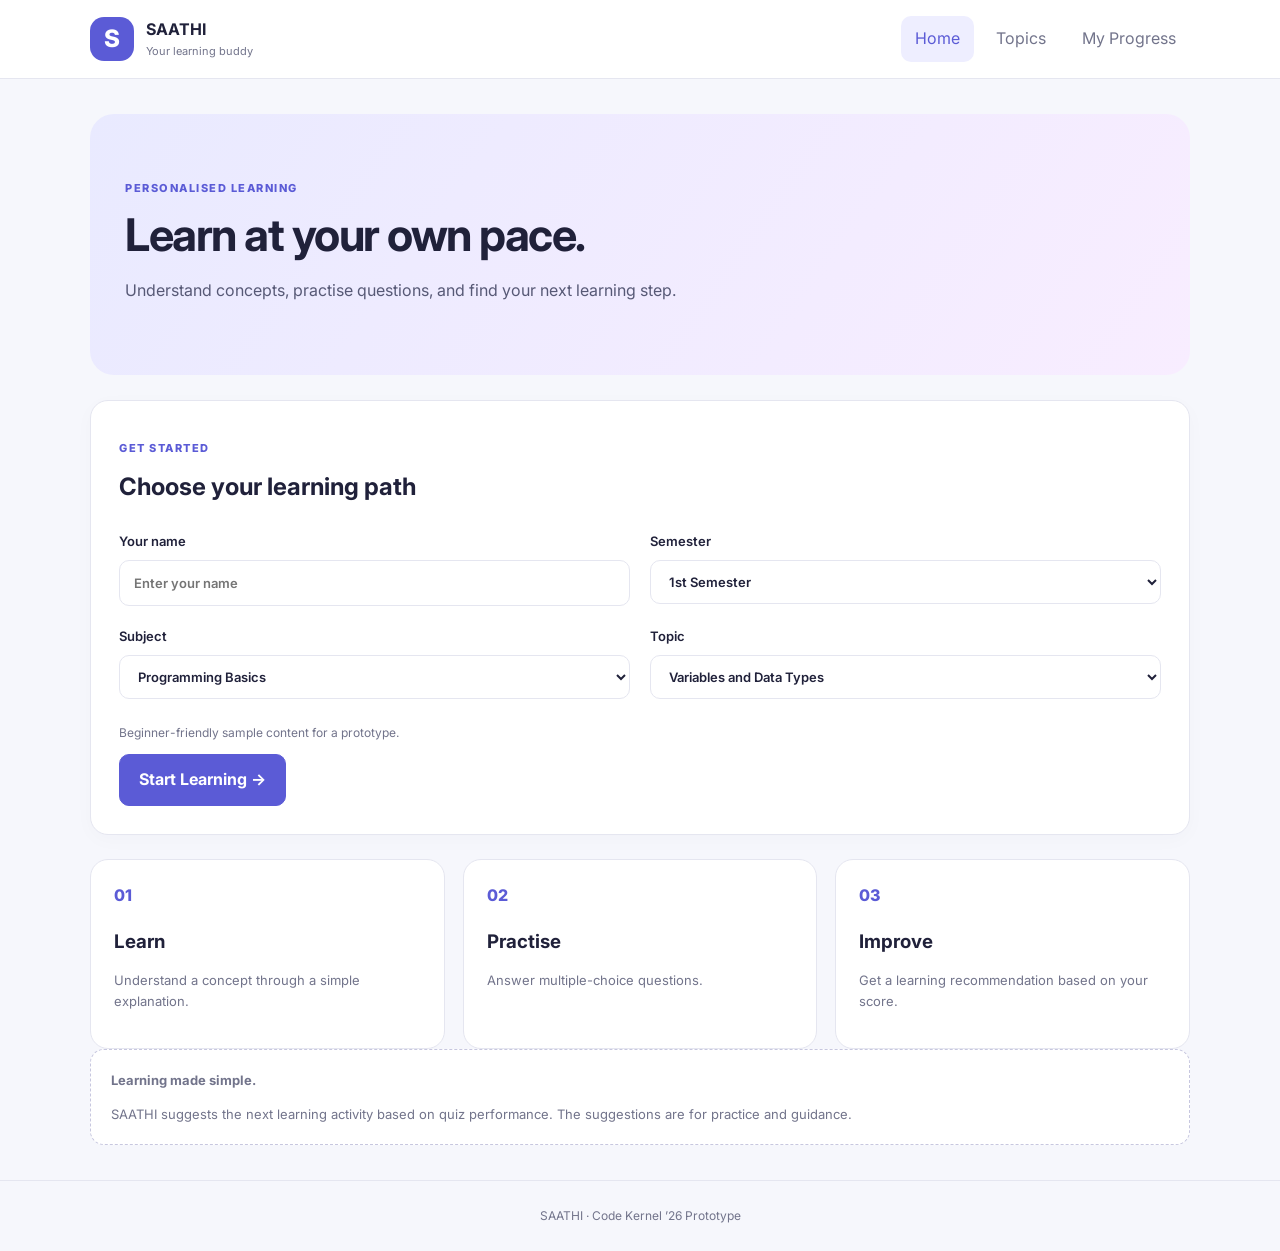
==== index.html @ ee30965d "first commit" ====
<!DOCTYPE html>
<html lang="en">
<head>
  <meta charset="UTF-8">
  <meta name="viewport" content="width=device-width, initial-scale=1.0">
  <title>SAATHI | Your Learning Buddy</title>
  <link rel="stylesheet" href="style.css">
</head>
<body>
  <header class="header">
    <a class="brand" href="#" data-go="homePage">
      <span class="logo">S</span>
      <span>
        <b>SAATHI</b>
        <small>Your learning buddy</small>
      </span>
    </a>

    <nav>
      <button class="nav-link active" data-go="homePage">Home</button>
      <button class="nav-link" data-go="topicsPage">Topics</button>
      <button class="nav-link" data-go="progressPage">My Progress</button>
    </nav>
  </header>

  <main class="container">

    <!-- HOME PAGE -->
    <section id="homePage" class="page">
      <div class="hero">
        <p class="eyebrow">PERSONALISED LEARNING</p>
        <h1>Learn at your own pace.</h1>
        <p>Understand concepts, practise questions, and find your next learning step.</p>
      </div>

      <div class="card">
        <p class="eyebrow">GET STARTED</p>
        <h2>Choose your learning path</h2>

        <div class="form-grid">
          <label>Your name
            <input id="studentName" type="text"
                   placeholder="Enter your name" maxlength="30">
          </label>

          <label>Semester
            <select id="classSelect">
              <option>1st Semester</option>
            </select>
          </label>

          <label>Subject
            <select id="subjectSelect">
              <option>Programming Basics</option>
              <option>Mathematics</option>
              <option>English</option>
            </select>
          </label>

          <label>Topic
            <select id="topicSelect"></select>
          </label>
        </div>

        <p class="note">Beginner-friendly sample content for a prototype.</p>
        <button id="startBtn" class="primary">Start Learning →</button>
      </div>

      <div class="feature-grid">
        <article class="feature">
          <span>01</span>
          <h3>Learn</h3>
          <p>Understand a concept through a simple explanation.</p>
        </article>

        <article class="feature">
          <span>02</span>
          <h3>Practise</h3>
          <p>Answer multiple-choice questions.</p>
        </article>

        <article class="feature">
          <span>03</span>
          <h3>Improve</h3>
          <p>Get a learning recommendation based on your score.</p>
        </article>
      </div>
    </section>

    <!-- TOPICS PAGE -->
    <section id="topicsPage" class="page hidden">
      <div class="page-heading">
        <p class="eyebrow">EXPLORE</p>
        <h1>Choose a topic</h1>
        <p>Select a subject and start learning.</p>
      </div>

      <div class="toolbar">
        <label>Subject
          <select id="browseSubject">
            <option>Programming Basics</option>
            <option>Mathematics</option>
            <option>English</option>
          </select>
        </label>
      </div>

      <div id="topicCards" class="topic-grid"></div>
    </section>

    <!-- LESSON PAGE -->
    <section id="lessonPage" class="page hidden">
      <button class="back-button" data-go="topicsPage">
        ← Back to topics
      </button>

      <div class="lesson-layout">
        <article class="card">
          <p class="eyebrow">PART 1 · LEARN</p>
          <span id="levelBadge" class="badge">Foundation</span>
          <h1 id="lessonTitle">Lesson</h1>
          <p id="lessonText"></p>

          <div class="example-box">
            <strong>Simple Example</strong>
            <p id="lessonExample"></p>
          </div>

          <button id="startQuizBtn" class="primary">
            Start Practice →
          </button>
        </article>

        <aside class="card side-card">
          <p class="eyebrow">YOUR LEARNING PATH</p>
          <h3>Learn · Practise · Improve</h3>
          <p>Answer the questions to receive a suggested next step.</p>
        </aside>
      </div>
    </section>

    <!-- QUIZ PAGE -->
    <section id="quizPage" class="page hidden">
      <button class="back-button" data-go="lessonPage">
        ← Back to lesson
      </button>

      <article class="card">
        <p class="eyebrow">PART 2 · PRACTISE</p>

        <div class="title-line">
          <h1 id="quizTitle">Practice</h1>
          <span id="questionCount" class="muted"></span>
        </div>

        <div class="progress-track">
          <div id="progressBar"></div>
        </div>

        <h2 id="questionText"></h2>
        <div id="options" class="options"></div>
        <p id="feedback" aria-live="polite"></p>

        <button id="answerBtn" class="primary" disabled>
          Check Answer
        </button>
      </article>
    </section>

    <!-- RESULTS PAGE -->
    <section id="resultPage" class="page hidden">
      <article class="card result-card">
        <p class="eyebrow">PART 3 · YOUR RESULTS</p>

        <h1 id="resultTitle"></h1>
        <p id="resultMessage"></p>

        <div class="stats">
          <div>
            <strong id="scoreValue">0/5</strong>
            <span>Correct answers</span>
          </div>

          <div>
            <strong id="accuracyValue">0%</strong>
            <span>Accuracy</span>
          </div>
        </div>

        <div class="recommendation">
          <h3 id="recommendationTitle"></h3>
          <p id="recommendationText"></p>
        </div>

        <h3>Why this recommendation?</h3>
        <p id="reasonText"></p>

        <div class="button-row">
          <button id="restartBtn" class="primary">
            Try Again
          </button>

          <button id="resultTopicsBtn" class="secondary">
            Choose Another Topic
          </button>
        </div>
      </article>
    </section>

    <!-- PROGRESS PAGE -->
    <section id="progressPage" class="page hidden">
      <div class="page-heading">
        <p class="eyebrow">YOUR JOURNEY</p>
        <h1>My Progress</h1>
        <p>Review your previous quiz results.</p>
      </div>

      <div class="stats">
        <div>
          <strong id="roundsValue">0</strong>
          <span>Quizzes completed</span>
        </div>

        <div>
          <strong id="bestValue">—</strong>
          <span>Best accuracy</span>
        </div>

        <div>
          <strong id="currentLevel">Not started</strong>
          <span>Last recommended level</span>
        </div>
      </div>

      <article class="card">
        <h2>Recent Activity</h2>
        <div id="historyList" class="history-list">
          Complete a quiz to see your progress.
        </div>
        <p class="note">
          Your progress is saved in this browser.
        </p>
      </article>
    </section>

    <section class="teacher-note">
      <b>Learning made simple.</b>
      <p>
        SAATHI suggests the next learning activity based on quiz
        performance. The suggestions are for practice and guidance.
      </p>
    </section>

  </main>

  <footer>SAATHI · Code Kernel ’26 Prototype</footer>

  <script src="script.js"></script>
</body>
</html>
---- style.css ----
@import url('https://fonts.googleapis.com/css2?family=Inter:wght@400;500;600;700;800&display=swap');

:root {
  --primary: #5b5bd6;
  --primary-dark: #4444b5;
  --background: #f6f7fc;
  --surface: #ffffff;
  --text: #20213a;
  --muted: #72748b;
  --border: #e5e6f0;
  --green: #16865c;
  --radius: 18px;
}

* {
  box-sizing: border-box;
}

body {
  margin: 0;
  font-family: 'Inter', sans-serif;
  background: var(--background);
  color: var(--text);
  line-height: 1.6;
}

button,
input,
select {
  font: inherit;
}

button {
  cursor: pointer;
}

.header {
  display: flex;
  align-items: center;
  justify-content: space-between;
  gap: 20px;
  padding: 16px 7%;
  background: white;
  border-bottom: 1px solid var(--border);
  position: sticky;
  top: 0;
  z-index: 10;
}

.brand {
  display: flex;
  align-items: center;
  gap: 12px;
  color: var(--text);
  text-decoration: none;
}

.logo {
  width: 44px;
  height: 44px;
  display: grid;
  place-items: center;
  border-radius: 14px;
  background: var(--primary);
  color: white;
  font-size: 24px;
  font-weight: 800;
}

.brand small {
  display: block;
  color: var(--muted);
  font-size: 11px;
}

nav {
  display: flex;
  gap: 8px;
}

.nav-link {
  border: none;
  background: transparent;
  color: var(--muted);
  padding: 10px 14px;
  border-radius: 10px;
}

.nav-link:hover,
.nav-link.active {
  background: #eeeeff;
  color: var(--primary);
}

.container {
  width: min(1100px, 90%);
  margin: 35px auto;
  min-height: 65vh;
}

.page {
  animation: appear 0.25s ease;
}

.hidden {
  display: none !important;
}

@keyframes appear {
  from {
    opacity: 0;
    transform: translateY(5px);
  }

  to {
    opacity: 1;
    transform: translateY(0);
  }
}

.hero {
  padding: 55px 35px;
  margin-bottom: 25px;
  border-radius: 24px;
  background: linear-gradient(125deg, #e9eaff, #f8edff);
}

.hero h1,
.page-heading h1 {
  font-size: clamp(30px, 5vw, 45px);
  line-height: 1.2;
  margin: 8px 0 15px;
  letter-spacing: -1.5px;
}

.hero > p:last-child {
  max-width: 600px;
  color: #575976;
}

.eyebrow {
  color: var(--primary);
  font-size: 11px;
  font-weight: 800;
  letter-spacing: 1.5px;
}

.card {
  background: var(--surface);
  padding: 28px;
  border: 1px solid var(--border);
  border-radius: var(--radius);
  margin-bottom: 24px;
  box-shadow: 0 5px 20px rgba(30, 30, 80, 0.025);
}

.card h2,
.card h3 {
  margin-top: 0;
}

.form-grid {
  display: grid;
  grid-template-columns: repeat(2, minmax(0, 1fr));
  gap: 20px;
  margin: 24px 0;
}

label {
  display: flex;
  flex-direction: column;
  gap: 8px;
  font-size: 13px;
  font-weight: 600;
}

input,
select {
  width: 100%;
  min-width: 0;
  padding: 12px 14px;
  border: 1px solid var(--border);
  border-radius: 10px;
  background: white;
  color: var(--text);
  outline: none;
}

input:focus,
select:focus {
  border-color: var(--primary);
  box-shadow: 0 0 0 3px #5b5bd61a;
}

.primary,
.secondary {
  border-radius: 10px;
  padding: 12px 19px;
  font-weight: 700;
  transition: 0.2s;
}

.primary {
  background: var(--primary);
  color: white;
  border: 1px solid var(--primary);
}

.primary:hover {
  background: var(--primary-dark);
}

.primary:disabled {
  opacity: 0.45;
  cursor: not-allowed;
}

.secondary {
  background: white;
  color: var(--primary);
  border: 1px solid var(--border);
}

.secondary:hover {
  background: #f3f3ff;
}

.note,
.muted {
  color: var(--muted);
  font-size: 12px;
}

.feature-grid,
.topic-grid {
  display: grid;
  grid-template-columns: repeat(3, minmax(0, 1fr));
  gap: 18px;
}

.feature,
.topic-card {
  padding: 23px;
  background: white;
  border: 1px solid var(--border);
  border-radius: var(--radius);
}

.feature span {
  color: var(--primary);
  font-weight: 800;
}

.feature h3 {
  margin-bottom: 5px;
}

.feature p,
.topic-card p {
  color: var(--muted);
  font-size: 13px;
}

.page-heading {
  margin-bottom: 25px;
}

.toolbar {
  max-width: 280px;
  margin-bottom: 22px;
}

.topic-card {
  display: flex;
  flex-direction: column;
  align-items: flex-start;
}

.topic-icon {
  font-size: 27px;
  margin-bottom: 12px;
}

.topic-card h3 {
  margin: 0;
}

.topic-card p {
  flex-grow: 1;
}

.topic-card button {
  margin-top: auto;
}

.back-button {
  border: none;
  background: transparent;
  color: var(--primary);
  font-weight: 700;
  padding: 8px 0 20px;
}

.lesson-layout {
  display: grid;
  grid-template-columns: minmax(0, 2fr) minmax(220px, 1fr);
  gap: 20px;
}

.badge {
  display: inline-block;
  background: #eeeeff;
  color: var(--primary);
  border-radius: 20px;
  padding: 5px 12px;
  font-size: 12px;
  font-weight: 700;
}

.example-box,
.recommendation {
  background: #f4f4ff;
  border-left: 4px solid var(--primary);
  border-radius: 8px;
  padding: 17px;
  margin: 24px 0;
}

.example-box p,
.recommendation p {
  margin-bottom: 0;
}

.side-card {
  background: #fbfaff;
}

.title-line {
  display: flex;
  align-items: center;
  justify-content: space-between;
  gap: 12px;
}

.progress-track {
  height: 7px;
  background: #ededf5;
  border-radius: 20px;
  overflow: hidden;
  margin: 18px 0 28px;
}

#progressBar {
  height: 100%;
  width: 0;
  background: var(--primary);
  transition: width 0.3s;
}

#questionText {
  font-size: 21px;
}

.options {
  display: grid;
  gap: 12px;
  margin: 22px 0;
}

.option {
  display: flex;
  align-items: center;
  gap: 12px;
  padding: 14px 16px;
  background: white;
  border: 1px solid var(--border);
  border-radius: 12px;
  cursor: pointer;
}

.option:hover {
  border-color: var(--primary);
  background: #fafaff;
}

.option.selected {
  border-color: var(--primary);
  background: #f0f0ff;
}

.option.correct {
  border-color: #2ca578;
  background: #effbf5;
}

.option.wrong {
  border-color: #db6464;
  background: #fff3f3;
}

.option input {
  width: auto;
  accent-color: var(--primary);
}

#feedback {
  font-size: 14px;
  font-weight: 600;
}

.stats {
  display: grid;
  grid-template-columns: repeat(3, minmax(0, 1fr));
  gap: 15px;
  margin: 25px 0;
}

.stats > div {
  background: white;
  border: 1px solid var(--border);
  border-radius: 14px;
  padding: 20px;
}

.stats strong {
  display: block;
  color: var(--primary);
  font-size: 25px;
  margin-bottom: 5px;
}

.stats span {
  color: var(--muted);
  font-size: 12px;
}

.result-card {
  max-width: 800px;
  margin: 0 auto;
}

.button-row {
  display: flex;
  flex-wrap: wrap;
  gap: 12px;
}

.history-list {
  display: grid;
  gap: 12px;
}

.history-item {
  display: flex;
  align-items: center;
  justify-content: space-between;
  gap: 15px;
  padding: 14px;
  border: 1px solid var(--border);
  border-radius: 12px;
}

.history-item p {
  margin: 3px 0 0;
  color: var(--muted);
  font-size: 12px;
}

.history-score {
  color: var(--primary);
  font-weight: 800;
  white-space: nowrap;
}

.teacher-note {
  padding: 20px;
  background: white;
  border: 1px dashed #c7c7df;
  border-radius: 14px;
  color: var(--muted);
  font-size: 13px;
}

.teacher-note p {
  margin-bottom: 0;
}

footer {
  padding: 25px;
  text-align: center;
  color: var(--muted);
  font-size: 12px;
  border-top: 1px solid var(--border);
}

@media (max-width: 700px) {
  .header {
    padding: 14px 5%;
    flex-wrap: wrap;
  }

  nav {
    width: 100%;
    justify-content: space-between;
  }

  .nav-link {
    padding: 9px;
    font-size: 12px;
  }

  .container {
    width: 92%;
    margin: 22px auto;
  }

  .hero {
    padding: 35px 22px;
  }

  .card {
    padding: 21px;
  }

  .form-grid,
  .feature-grid,
  .topic-grid,
  .lesson-layout {
    grid-template-columns: 1fr;
  }

  .stats {
    grid-template-columns: 1fr;
  }

  .stats > div {
    padding: 15px;
  }

  .stats strong {
    font-size: 22px;
  }

  .button-row > button {
    width: 100%;
  }

  .history-item {
    align-items: flex-start;
    flex-direction: column;
  }
}
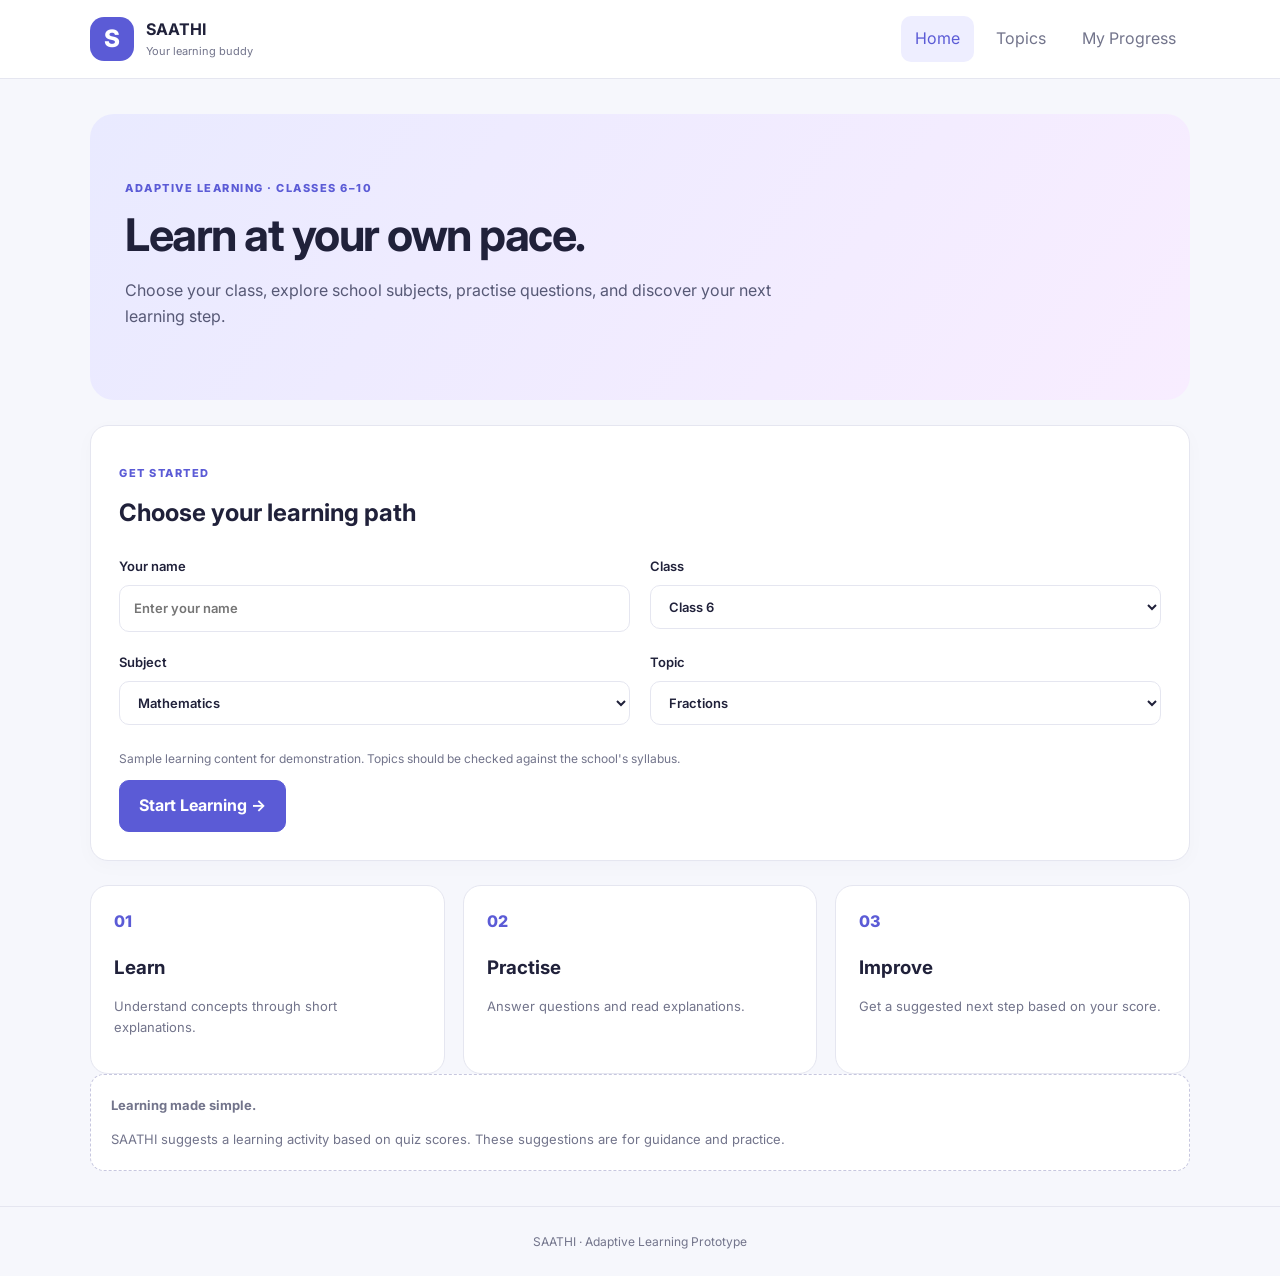
==== commit 8c15ae52: "Made some changes in the subjects" ====
--- a/index.html
+++ b/index.html
@@ -4,19 +4,15 @@
 <head>
   <meta charset="UTF-8">
   <meta name="viewport" content="width=device-width, initial-scale=1.0">
-  <title>SAATHI | Your Learning Buddy</title>
+  <title>SAATHI | Adaptive Learning</title>
   <link rel="stylesheet" href="style.css">
 </head>
 <body>
   <header class="header">
     <a class="brand" href="#" data-go="homePage">
       <span class="logo">S</span>
-      <span>
-        <b>SAATHI</b>
-        <small>Your learning buddy</small>
-      </span>
+      <span><b>SAATHI</b><small>Your learning buddy</small></span>
     </a>
-
     <nav>
       <button class="nav-link active" data-go="homePage">Home</button>
       <button class="nav-link" data-go="topicsPage">Topics</button>
@@ -25,237 +21,165 @@
   </header>
 
   <main class="container">
-
-    <!-- HOME PAGE -->
     <section id="homePage" class="page">
       <div class="hero">
-        <p class="eyebrow">PERSONALISED LEARNING</p>
+        <p class="eyebrow">ADAPTIVE LEARNING · CLASSES 6–10</p>
         <h1>Learn at your own pace.</h1>
-        <p>Understand concepts, practise questions, and find your next learning step.</p>
+        <p>Choose your class, explore school subjects, practise questions, and discover your next learning step.</p>
       </div>
 
       <div class="card">
         <p class="eyebrow">GET STARTED</p>
         <h2>Choose your learning path</h2>
-
         <div class="form-grid">
           <label>Your name
-            <input id="studentName" type="text"
-                   placeholder="Enter your name" maxlength="30">
+            <input id="studentName" placeholder="Enter your name" maxlength="30">
           </label>
-
-          <label>Semester
+          <label>Class
             <select id="classSelect">
-              <option>1st Semester</option>
+              <option>Class 6</option>
+              <option>Class 7</option>
+              <option>Class 8</option>
+              <option>Class 9</option>
+              <option>Class 10</option>
             </select>
           </label>
-
           <label>Subject
             <select id="subjectSelect">
-              <option>Programming Basics</option>
               <option>Mathematics</option>
+              <option>Science</option>
+              <option>Social Studies</option>
               <option>English</option>
+              <option>Hindi</option>
+              <option>Telugu</option>
             </select>
           </label>
-
           <label>Topic
             <select id="topicSelect"></select>
           </label>
         </div>
-
-        <p class="note">Beginner-friendly sample content for a prototype.</p>
+        <p class="note">Sample learning content for demonstration. Topics should be checked against the school's syllabus.</p>
         <button id="startBtn" class="primary">Start Learning →</button>
       </div>
 
       <div class="feature-grid">
-        <article class="feature">
-          <span>01</span>
-          <h3>Learn</h3>
-          <p>Understand a concept through a simple explanation.</p>
-        </article>
-
-        <article class="feature">
-          <span>02</span>
-          <h3>Practise</h3>
-          <p>Answer multiple-choice questions.</p>
-        </article>
-
-        <article class="feature">
-          <span>03</span>
-          <h3>Improve</h3>
-          <p>Get a learning recommendation based on your score.</p>
-        </article>
+        <article class="feature"><span>01</span><h3>Learn</h3><p>Understand concepts through short explanations.</p></article>
+        <article class="feature"><span>02</span><h3>Practise</h3><p>Answer questions and read explanations.</p></article>
+        <article class="feature"><span>03</span><h3>Improve</h3><p>Get a suggested next step based on your score.</p></article>
       </div>
     </section>
 
-    <!-- TOPICS PAGE -->
     <section id="topicsPage" class="page hidden">
       <div class="page-heading">
         <p class="eyebrow">EXPLORE</p>
         <h1>Choose a topic</h1>
-        <p>Select a subject and start learning.</p>
+        <p>Select a class and subject to see the available sample topics.</p>
       </div>
-
-      <div class="toolbar">
+      <div class="form-grid">
+        <label>Class
+          <select id="browseClass">
+            <option>Class 6</option><option>Class 7</option>
+            <option>Class 8</option><option>Class 9</option>
+            <option>Class 10</option>
+          </select>
+        </label>
         <label>Subject
           <select id="browseSubject">
-            <option>Programming Basics</option>
-            <option>Mathematics</option>
-            <option>English</option>
+            <option>Mathematics</option><option>Science</option>
+            <option>Social Studies</option><option>English</option>
+            <option>Hindi</option><option>Telugu</option>
           </select>
         </label>
       </div>
-
       <div id="topicCards" class="topic-grid"></div>
     </section>
 
-    <!-- LESSON PAGE -->
     <section id="lessonPage" class="page hidden">
-      <button class="back-button" data-go="topicsPage">
-        ← Back to topics
-      </button>
-
+      <button class="back-button" data-go="topicsPage">← Back to topics</button>
       <div class="lesson-layout">
         <article class="card">
           <p class="eyebrow">PART 1 · LEARN</p>
           <span id="levelBadge" class="badge">Foundation</span>
+          <p id="lessonMeta" class="muted"></p>
           <h1 id="lessonTitle">Lesson</h1>
           <p id="lessonText"></p>
-
           <div class="example-box">
             <strong>Simple Example</strong>
             <p id="lessonExample"></p>
           </div>
-
-          <button id="startQuizBtn" class="primary">
-            Start Practice →
-          </button>
+          <button id="startQuizBtn" class="primary">Start Practice →</button>
         </article>
-
         <aside class="card side-card">
           <p class="eyebrow">YOUR LEARNING PATH</p>
           <h3>Learn · Practise · Improve</h3>
-          <p>Answer the questions to receive a suggested next step.</p>
+          <p>Try five questions and receive a learning suggestion based on your score.</p>
         </aside>
       </div>
     </section>
 
-    <!-- QUIZ PAGE -->
     <section id="quizPage" class="page hidden">
-      <button class="back-button" data-go="lessonPage">
-        ← Back to lesson
-      </button>
-
+      <button class="back-button" data-go="lessonPage">← Back to lesson</button>
       <article class="card">
         <p class="eyebrow">PART 2 · PRACTISE</p>
-
         <div class="title-line">
           <h1 id="quizTitle">Practice</h1>
           <span id="questionCount" class="muted"></span>
         </div>
-
-        <div class="progress-track">
-          <div id="progressBar"></div>
-        </div>
-
+        <div class="progress-track"><div id="progressBar"></div></div>
         <h2 id="questionText"></h2>
         <div id="options" class="options"></div>
         <p id="feedback" aria-live="polite"></p>
-
-        <button id="answerBtn" class="primary" disabled>
-          Check Answer
-        </button>
+        <button id="answerBtn" class="primary" disabled>Check Answer</button>
       </article>
     </section>
 
-    <!-- RESULTS PAGE -->
     <section id="resultPage" class="page hidden">
       <article class="card result-card">
         <p class="eyebrow">PART 3 · YOUR RESULTS</p>
-
         <h1 id="resultTitle"></h1>
         <p id="resultMessage"></p>
-
         <div class="stats">
-          <div>
-            <strong id="scoreValue">0/5</strong>
-            <span>Correct answers</span>
-          </div>
-
-          <div>
-            <strong id="accuracyValue">0%</strong>
-            <span>Accuracy</span>
-          </div>
+          <div><strong id="scoreValue">0/5</strong><span>Correct answers</span></div>
+          <div><strong id="accuracyValue">0%</strong><span>Accuracy</span></div>
         </div>
-
         <div class="recommendation">
           <h3 id="recommendationTitle"></h3>
           <p id="recommendationText"></p>
         </div>
-
         <h3>Why this recommendation?</h3>
         <p id="reasonText"></p>
-
         <div class="button-row">
-          <button id="restartBtn" class="primary">
-            Try Again
-          </button>
-
-          <button id="resultTopicsBtn" class="secondary">
-            Choose Another Topic
-          </button>
+          <button id="restartBtn" class="primary">Try Again</button>
+          <button id="resultTopicsBtn" class="secondary">Choose Another Topic</button>
         </div>
       </article>
     </section>
 
-    <!-- PROGRESS PAGE -->
     <section id="progressPage" class="page hidden">
       <div class="page-heading">
         <p class="eyebrow">YOUR JOURNEY</p>
         <h1>My Progress</h1>
-        <p>Review your previous quiz results.</p>
+        <p>Review your previous quiz attempts.</p>
       </div>
-
       <div class="stats">
-        <div>
-          <strong id="roundsValue">0</strong>
-          <span>Quizzes completed</span>
-        </div>
-
-        <div>
-          <strong id="bestValue">—</strong>
-          <span>Best accuracy</span>
-        </div>
-
-        <div>
-          <strong id="currentLevel">Not started</strong>
-          <span>Last recommended level</span>
-        </div>
+        <div><strong id="roundsValue">0</strong><span>Quizzes completed</span></div>
+        <div><strong id="bestValue">—</strong><span>Best accuracy</span></div>
+        <div><strong id="currentLevel">Not started</strong><span>Last recommended level</span></div>
       </div>
-
       <article class="card">
         <h2>Recent Activity</h2>
-        <div id="historyList" class="history-list">
-          Complete a quiz to see your progress.
-        </div>
-        <p class="note">
-          Your progress is saved in this browser.
-        </p>
+        <div id="historyList" class="history-list">Complete a quiz to see your progress.</div>
+        <p class="note">Progress is saved in this browser; it doesn't automatically sync between devices.</p>
       </article>
     </section>
 
     <section class="teacher-note">
       <b>Learning made simple.</b>
-      <p>
-        SAATHI suggests the next learning activity based on quiz
-        performance. The suggestions are for practice and guidance.
-      </p>
+      <p>SAATHI suggests a learning activity based on quiz scores. These suggestions are for guidance and practice.</p>
     </section>
-
   </main>
 
-  <footer>SAATHI · Code Kernel ’26 Prototype</footer>
-
+  <footer>SAATHI · Adaptive Learning Prototype</footer>
   <script src="script.js"></script>
 </body>
 </html>
--- a/style.css
+++ b/style.css
@@ -9,13 +9,10 @@
   --text: #20213a;
   --muted: #72748b;
   --border: #e5e6f0;
-  --green: #16865c;
   --radius: 18px;
 }
 
-* {
-  box-sizing: border-box;
-}
+* { box-sizing: border-box; }
 
 body {
   margin: 0;
@@ -25,15 +22,8 @@
   line-height: 1.6;
 }
 
-button,
-input,
-select {
-  font: inherit;
-}
-
-button {
-  cursor: pointer;
-}
+button, input, select { font: inherit; }
+button { cursor: pointer; }
 
 .header {
   display: flex;
@@ -74,10 +64,7 @@
   font-size: 11px;
 }
 
-nav {
-  display: flex;
-  gap: 8px;
-}
+nav { display: flex; gap: 8px; }
 
 .nav-link {
   border: none;
@@ -87,8 +74,7 @@
   border-radius: 10px;
 }
 
-.nav-link:hover,
-.nav-link.active {
+.nav-link:hover, .nav-link.active {
   background: #eeeeff;
   color: var(--primary);
 }
@@ -99,24 +85,12 @@
   min-height: 65vh;
 }
 
-.page {
-  animation: appear 0.25s ease;
-}
-
-.hidden {
-  display: none !important;
-}
+.page { animation: appear 0.25s ease; }
+.hidden { display: none !important; }
 
 @keyframes appear {
-  from {
-    opacity: 0;
-    transform: translateY(5px);
-  }
-
-  to {
-    opacity: 1;
-    transform: translateY(0);
-  }
+  from { opacity: 0; transform: translateY(5px); }
+  to { opacity: 1; transform: translateY(0); }
 }
 
 .hero {
@@ -126,18 +100,14 @@
   background: linear-gradient(125deg, #e9eaff, #f8edff);
 }
 
-.hero h1,
-.page-heading h1 {
+.hero h1, .page-heading h1 {
   font-size: clamp(30px, 5vw, 45px);
   line-height: 1.2;
   margin: 8px 0 15px;
   letter-spacing: -1.5px;
 }
 
-.hero > p:last-child {
-  max-width: 600px;
-  color: #575976;
-}
+.hero > p:last-child { max-width: 650px; color: #575976; }
 
 .eyebrow {
   color: var(--primary);
@@ -155,10 +125,7 @@
   box-shadow: 0 5px 20px rgba(30, 30, 80, 0.025);
 }
 
-.card h2,
-.card h3 {
-  margin-top: 0;
-}
+.card h2, .card h3 { margin-top: 0; }
 
 .form-grid {
   display: grid;
@@ -175,8 +142,7 @@
   font-weight: 600;
 }
 
-input,
-select {
+input, select {
   width: 100%;
   min-width: 0;
   padding: 12px 14px;
@@ -187,89 +153,45 @@
   outline: none;
 }
 
-input:focus,
-select:focus {
+input:focus, select:focus {
   border-color: var(--primary);
   box-shadow: 0 0 0 3px #5b5bd61a;
 }
 
-.primary,
-.secondary {
+.primary, .secondary {
   border-radius: 10px;
   padding: 12px 19px;
   font-weight: 700;
   transition: 0.2s;
 }
 
-.primary {
-  background: var(--primary);
-  color: white;
-  border: 1px solid var(--primary);
-}
-
-.primary:hover {
-  background: var(--primary-dark);
-}
-
-.primary:disabled {
-  opacity: 0.45;
-  cursor: not-allowed;
-}
-
-.secondary {
-  background: white;
-  color: var(--primary);
-  border: 1px solid var(--border);
-}
-
-.secondary:hover {
-  background: #f3f3ff;
-}
-
-.note,
-.muted {
-  color: var(--muted);
-  font-size: 12px;
-}
-
-.feature-grid,
-.topic-grid {
+.primary { background: var(--primary); color: white; border: 1px solid var(--primary); }
+.primary:hover { background: var(--primary-dark); }
+.primary:disabled { opacity: 0.45; cursor: not-allowed; }
+.secondary { background: white; color: var(--primary); border: 1px solid var(--border); }
+.secondary:hover { background: #f3f3ff; }
+
+.note, .muted { color: var(--muted); font-size: 12px; }
+
+.feature-grid, .topic-grid {
   display: grid;
   grid-template-columns: repeat(3, minmax(0, 1fr));
   gap: 18px;
 }
 
-.feature,
-.topic-card {
+.feature, .topic-card {
   padding: 23px;
   background: white;
   border: 1px solid var(--border);
   border-radius: var(--radius);
 }
 
-.feature span {
-  color: var(--primary);
-  font-weight: 800;
-}
-
-.feature h3 {
-  margin-bottom: 5px;
-}
-
-.feature p,
-.topic-card p {
-  color: var(--muted);
-  font-size: 13px;
-}
-
-.page-heading {
-  margin-bottom: 25px;
-}
-
-.toolbar {
-  max-width: 280px;
-  margin-bottom: 22px;
-}
+.feature span { color: var(--primary); font-weight: 800; }
+.feature h3 { margin-bottom: 5px; }
+.feature p, .topic-card p { color: var(--muted); font-size: 13px; }
+
+.page-heading { margin-bottom: 25px; }
+.toolbar { max-width: 280px; margin-bottom: 22px; }
 
 .topic-card {
   display: flex;
@@ -277,22 +199,10 @@
   align-items: flex-start;
 }
 
-.topic-icon {
-  font-size: 27px;
-  margin-bottom: 12px;
-}
-
-.topic-card h3 {
-  margin: 0;
-}
-
-.topic-card p {
-  flex-grow: 1;
-}
-
-.topic-card button {
-  margin-top: auto;
-}
+.topic-icon { font-size: 27px; margin-bottom: 12px; }
+.topic-card h3 { margin: 0; }
+.topic-card p { flex-grow: 1; }
+.topic-card button { margin-top: auto; }
 
 .back-button {
   border: none;
@@ -318,8 +228,7 @@
   font-weight: 700;
 }
 
-.example-box,
-.recommendation {
+.example-box, .recommendation {
   background: #f4f4ff;
   border-left: 4px solid var(--primary);
   border-radius: 8px;
@@ -327,14 +236,8 @@
   margin: 24px 0;
 }
 
-.example-box p,
-.recommendation p {
-  margin-bottom: 0;
-}
-
-.side-card {
-  background: #fbfaff;
-}
+.example-box p, .recommendation p { margin-bottom: 0; }
+.side-card { background: #fbfaff; }
 
 .title-line {
   display: flex;
@@ -358,15 +261,8 @@
   transition: width 0.3s;
 }
 
-#questionText {
-  font-size: 21px;
-}
-
-.options {
-  display: grid;
-  gap: 12px;
-  margin: 22px 0;
-}
+#questionText { font-size: 21px; }
+.options { display: grid; gap: 12px; margin: 22px 0; }
 
 .option {
   display: flex;
@@ -379,35 +275,13 @@
   cursor: pointer;
 }
 
-.option:hover {
-  border-color: var(--primary);
-  background: #fafaff;
-}
-
-.option.selected {
-  border-color: var(--primary);
-  background: #f0f0ff;
-}
-
-.option.correct {
-  border-color: #2ca578;
-  background: #effbf5;
-}
-
-.option.wrong {
-  border-color: #db6464;
-  background: #fff3f3;
-}
-
-.option input {
-  width: auto;
-  accent-color: var(--primary);
-}
-
-#feedback {
-  font-size: 14px;
-  font-weight: 600;
-}
+.option:hover { border-color: var(--primary); background: #fafaff; }
+.option.selected { border-color: var(--primary); background: #f0f0ff; }
+.option.correct { border-color: #2ca578; background: #effbf5; }
+.option.wrong { border-color: #db6464; background: #fff3f3; }
+.option input { width: auto; accent-color: var(--primary); }
+
+#feedback { font-size: 14px; font-weight: 600; }
 
 .stats {
   display: grid;
@@ -430,26 +304,10 @@
   margin-bottom: 5px;
 }
 
-.stats span {
-  color: var(--muted);
-  font-size: 12px;
-}
-
-.result-card {
-  max-width: 800px;
-  margin: 0 auto;
-}
-
-.button-row {
-  display: flex;
-  flex-wrap: wrap;
-  gap: 12px;
-}
-
-.history-list {
-  display: grid;
-  gap: 12px;
-}
+.stats span { color: var(--muted); font-size: 12px; }
+.result-card { max-width: 800px; margin: 0 auto; }
+.button-row { display: flex; flex-wrap: wrap; gap: 12px; }
+.history-list { display: grid; gap: 12px; }
 
 .history-item {
   display: flex;
@@ -461,17 +319,8 @@
   border-radius: 12px;
 }
 
-.history-item p {
-  margin: 3px 0 0;
-  color: var(--muted);
-  font-size: 12px;
-}
-
-.history-score {
-  color: var(--primary);
-  font-weight: 800;
-  white-space: nowrap;
-}
+.history-item p { margin: 3px 0 0; color: var(--muted); font-size: 12px; }
+.history-score { color: var(--primary); font-weight: 800; white-space: nowrap; }
 
 .teacher-note {
   padding: 20px;
@@ -482,9 +331,7 @@
   font-size: 13px;
 }
 
-.teacher-note p {
-  margin-bottom: 0;
-}
+.teacher-note p { margin-bottom: 0; }
 
 footer {
   padding: 25px;
@@ -495,59 +342,16 @@
 }
 
 @media (max-width: 700px) {
-  .header {
-    padding: 14px 5%;
-    flex-wrap: wrap;
-  }
-
-  nav {
-    width: 100%;
-    justify-content: space-between;
-  }
-
-  .nav-link {
-    padding: 9px;
-    font-size: 12px;
-  }
-
-  .container {
-    width: 92%;
-    margin: 22px auto;
-  }
-
-  .hero {
-    padding: 35px 22px;
-  }
-
-  .card {
-    padding: 21px;
-  }
-
-  .form-grid,
-  .feature-grid,
-  .topic-grid,
-  .lesson-layout {
-    grid-template-columns: 1fr;
-  }
-
-  .stats {
-    grid-template-columns: 1fr;
-  }
-
-  .stats > div {
-    padding: 15px;
-  }
-
-  .stats strong {
-    font-size: 22px;
-  }
-
-  .button-row > button {
-    width: 100%;
-  }
-
-  .history-item {
-    align-items: flex-start;
-    flex-direction: column;
-  }
-}
+  .header { padding: 14px 5%; flex-wrap: wrap; }
+  nav { width: 100%; justify-content: space-between; }
+  .nav-link { padding: 9px; font-size: 12px; }
+  .container { width: 92%; margin: 22px auto; }
+  .hero { padding: 35px 22px; }
+  .card { padding: 21px; }
+  .form-grid, .feature-grid, .topic-grid, .lesson-layout { grid-template-columns: 1fr; }
+  .stats { grid-template-columns: 1fr; }
+  .stats > div { padding: 15px; }
+  .stats strong { font-size: 22px; }
+  .button-row > button { width: 100%; }
+  .history-item { align-items: flex-start; flex-direction: column; }
+}
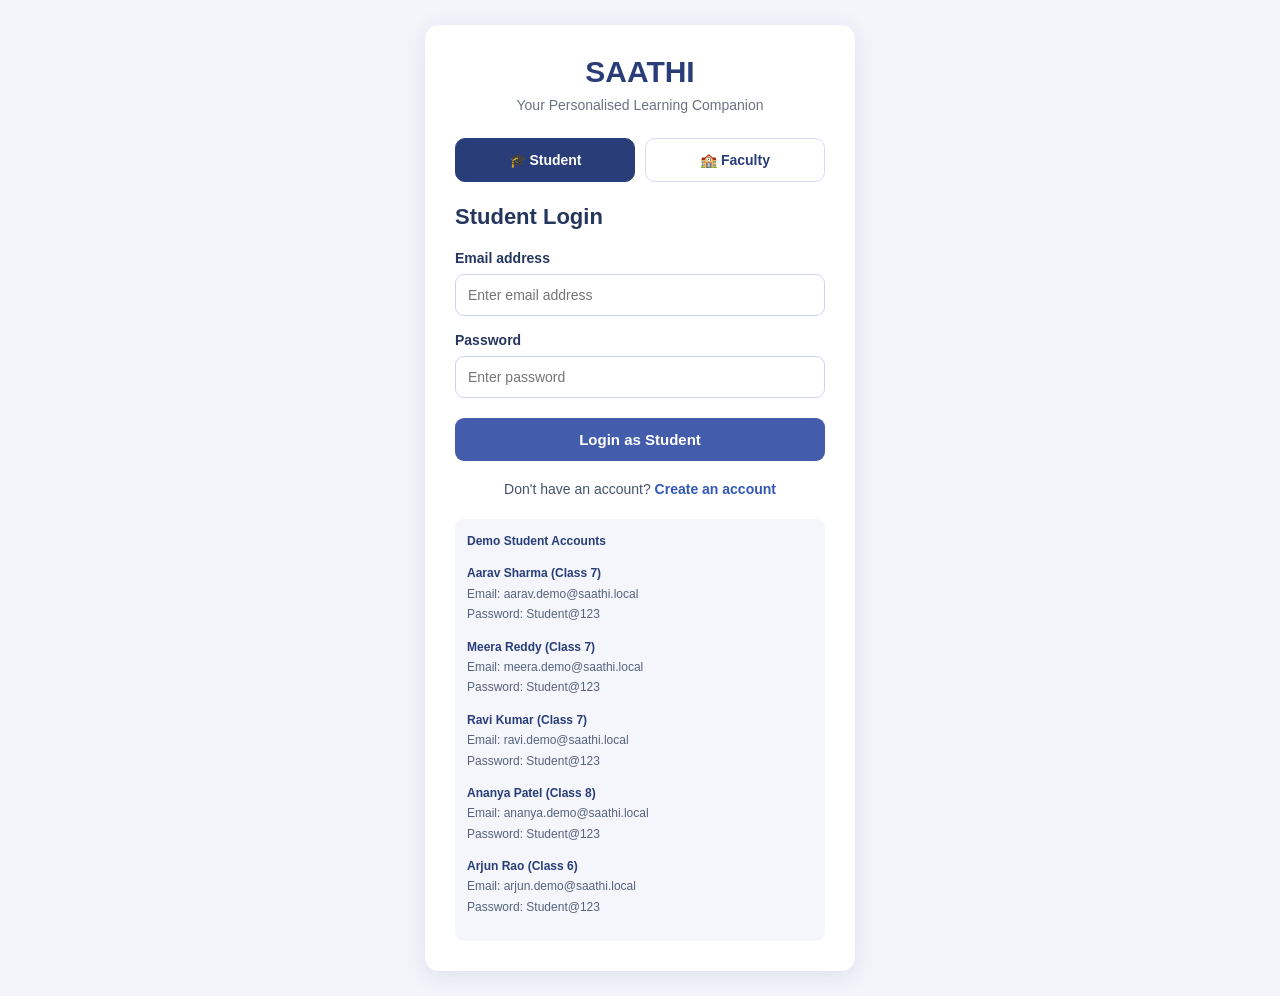
==== commit 4b50d370: "Remove language settings and update SAATHI frontend" ====
--- a/index.html
+++ b/index.html
@@ -1,4 +1,3 @@
-
 <!DOCTYPE html>
 <html lang="en">
 <head>
@@ -6,35 +5,140 @@
   <meta name="viewport" content="width=device-width, initial-scale=1.0">
   <title>SAATHI | Adaptive Learning</title>
   <link rel="stylesheet" href="style.css">
+  <link rel="manifest" href="manifest.json">
+
+  <style>
+    .lesson-roadmap {
+      display: grid;
+      grid-template-columns: repeat(3, 1fr);
+      gap: 10px;
+      margin: 18px 0;
+    }
+
+    .lesson-roadmap div {
+      padding: 12px;
+      text-align: center;
+      background: #f1f4ff;
+      border-radius: 10px;
+      color: #293b70;
+      font-weight: 600;
+      font-size: 14px;
+    }
+
+    .lesson-roadmap .active-step {
+      background: #293b70;
+      color: white;
+    }
+
+    .lesson-part {
+      background: #f8f9fd;
+      border: 1px solid #e6eaf3;
+      border-radius: 12px;
+      padding: 18px;
+      margin: 16px 0;
+    }
+
+    .lesson-part h2 {
+      margin: 0 0 10px;
+      font-size: 19px;
+    }
+
+    .lesson-part p {
+      line-height: 1.7;
+      margin-bottom: 0;
+    }
+
+    .lesson-label {
+      display: block;
+      margin-bottom: 9px;
+      font-size: 12px;
+      font-weight: bold;
+      letter-spacing: 1px;
+      color: #5268ad;
+    }
+
+    .lesson-tip {
+      padding: 15px;
+      border-left: 4px solid #5268ad;
+      background: #f1f4ff;
+      border-radius: 7px;
+      margin: 18px 0;
+      line-height: 1.6;
+    }
+
+    .lesson-actions {
+      display: flex;
+      gap: 10px;
+      flex-wrap: wrap;
+      align-items: center;
+      margin-top: 20px;
+    }
+
+    .hint-box {
+      margin: 14px 0;
+      padding: 14px;
+      border-left: 4px solid #5268ad;
+      border-radius: 8px;
+      background: #f1f4ff;
+      color: #293b70;
+      line-height: 1.6;
+    }
+
+    .hint-box strong {
+      display: block;
+      margin-bottom: 5px;
+    }
+
+    #hintBtn {
+      margin: 8px 0;
+    }
+
+    @media (max-width: 600px) {
+      .lesson-roadmap div {
+        padding: 10px 5px;
+        font-size: 12px;
+      }
+
+      .lesson-part {
+        padding: 14px;
+      }
+    }
+  </style>
 </head>
+
 <body>
   <header class="header">
     <a class="brand" href="#" data-go="homePage">
       <span class="logo">S</span>
       <span><b>SAATHI</b><small>Your learning buddy</small></span>
     </a>
+
     <nav>
       <button class="nav-link active" data-go="homePage">Home</button>
       <button class="nav-link" data-go="topicsPage">Topics</button>
       <button class="nav-link" data-go="progressPage">My Progress</button>
+      <button class="nav-link" id="studentLogoutBtn" type="button">Logout</button>
     </nav>
   </header>
 
   <main class="container">
+
     <section id="homePage" class="page">
       <div class="hero">
         <p class="eyebrow">ADAPTIVE LEARNING · CLASSES 6–10</p>
         <h1>Learn at your own pace.</h1>
-        <p>Choose your class, explore school subjects, practise questions, and discover your next learning step.</p>
+        <p>Choose your class, explore school subjects, learn a concept, and practise at your own pace.</p>
       </div>
 
       <div class="card">
         <p class="eyebrow">GET STARTED</p>
         <h2>Choose your learning path</h2>
+
         <div class="form-grid">
           <label>Your name
             <input id="studentName" placeholder="Enter your name" maxlength="30">
           </label>
+
           <label>Class
             <select id="classSelect">
               <option>Class 6</option>
@@ -44,6 +148,7 @@
               <option>Class 10</option>
             </select>
           </label>
+
           <label>Subject
             <select id="subjectSelect">
               <option>Mathematics</option>
@@ -54,18 +159,34 @@
               <option>Telugu</option>
             </select>
           </label>
+
           <label>Topic
             <select id="topicSelect"></select>
           </label>
         </div>
+
         <p class="note">Sample learning content for demonstration. Topics should be checked against the school's syllabus.</p>
         <button id="startBtn" class="primary">Start Learning →</button>
       </div>
 
       <div class="feature-grid">
-        <article class="feature"><span>01</span><h3>Learn</h3><p>Understand concepts through short explanations.</p></article>
-        <article class="feature"><span>02</span><h3>Practise</h3><p>Answer questions and read explanations.</p></article>
-        <article class="feature"><span>03</span><h3>Improve</h3><p>Get a suggested next step based on your score.</p></article>
+        <article class="feature">
+          <span>01</span>
+          <h3>Learn</h3>
+          <p>Understand concepts through short lessons and examples.</p>
+        </article>
+
+        <article class="feature">
+          <span>02</span>
+          <h3>Solve</h3>
+          <p>Practise questions, use hints, and read explanations.</p>
+        </article>
+
+        <article class="feature">
+          <span>03</span>
+          <h3>Test</h3>
+          <p>Check your understanding and get a suggested next step.</p>
+        </article>
       </div>
     </section>
 
@@ -75,59 +196,111 @@
         <h1>Choose a topic</h1>
         <p>Select a class and subject to see the available sample topics.</p>
       </div>
+
       <div class="form-grid">
         <label>Class
           <select id="browseClass">
-            <option>Class 6</option><option>Class 7</option>
-            <option>Class 8</option><option>Class 9</option>
+            <option>Class 6</option>
+            <option>Class 7</option>
+            <option>Class 8</option>
+            <option>Class 9</option>
             <option>Class 10</option>
           </select>
         </label>
+
         <label>Subject
           <select id="browseSubject">
-            <option>Mathematics</option><option>Science</option>
-            <option>Social Studies</option><option>English</option>
-            <option>Hindi</option><option>Telugu</option>
+            <option>Mathematics</option>
+            <option>Science</option>
+            <option>Social Studies</option>
+            <option>English</option>
+            <option>Hindi</option>
+            <option>Telugu</option>
           </select>
         </label>
       </div>
+
       <div id="topicCards" class="topic-grid"></div>
     </section>
 
     <section id="lessonPage" class="page hidden">
       <button class="back-button" data-go="topicsPage">← Back to topics</button>
+
       <div class="lesson-layout">
         <article class="card">
           <p class="eyebrow">PART 1 · LEARN</p>
           <span id="levelBadge" class="badge">Foundation</span>
           <p id="lessonMeta" class="muted"></p>
-          <h1 id="lessonTitle">Lesson</h1>
-          <p id="lessonText"></p>
-          <div class="example-box">
-            <strong>Simple Example</strong>
+          <h1 id="lessonTitle">Mini Lesson</h1>
+
+          <p>Understand the concept before attempting the questions.</p>
+
+          <div class="lesson-roadmap">
+            <div class="active-step">1. Learn</div>
+            <div>2. Solve</div>
+            <div>3. Test</div>
+          </div>
+
+          <section class="lesson-part">
+            <span class="lesson-label">01 · KEY IDEA</span>
+            <h2>Understand the concept</h2>
+            <p id="lessonText"></p>
+          </section>
+
+          <section class="lesson-part">
+            <span class="lesson-label">02 · WORKED EXAMPLE</span>
+            <h2>Learn by example</h2>
             <p id="lessonExample"></p>
-          </div>
-          <button id="startQuizBtn" class="primary">Start Practice →</button>
+          </section>
+
+          <div class="lesson-tip">
+            <strong>Before you start practising</strong>
+            <p>Can you explain the main idea in your own words? Follow the example carefully. You can return to this lesson whenever you need help.</p>
+          </div>
+
+          <div class="lesson-actions">
+            <button id="startQuizBtn" class="primary">I Understand — Start Practice →</button>
+          </div>
         </article>
+
         <aside class="card side-card">
           <p class="eyebrow">YOUR LEARNING PATH</p>
-          <h3>Learn · Practise · Improve</h3>
-          <p>Try five questions and receive a learning suggestion based on your score.</p>
+          <h3>Learn · Solve · Test</h3>
+          <p><strong>Learn:</strong> Read the concept and example.</p>
+          <p><strong>Solve:</strong> Answer questions, use hints, and review explanations.</p>
+          <p><strong>Test:</strong> Check your understanding through a short quiz.</p>
+          <p>Your teacher can review or change your learning recommendation.</p>
         </aside>
       </div>
     </section>
 
     <section id="quizPage" class="page hidden">
       <button class="back-button" data-go="lessonPage">← Back to lesson</button>
+
       <article class="card">
-        <p class="eyebrow">PART 2 · PRACTISE</p>
+        <p class="eyebrow">PART 2 · SOLVE</p>
+
         <div class="title-line">
           <h1 id="quizTitle">Practice</h1>
           <span id="questionCount" class="muted"></span>
         </div>
-        <div class="progress-track"><div id="progressBar"></div></div>
+
+        <div class="progress-track">
+          <div id="progressBar"></div>
+        </div>
+
         <h2 id="questionText"></h2>
         <div id="options" class="options"></div>
+
+        <button id="hintBtn" class="secondary" type="button">
+          Need a hint? 💡
+        </button>
+
+        <div id="hintBox" class="hint-box hidden" role="status" aria-live="polite">
+          <strong>Here's a hint</strong>
+          <p id="hintText"></p>
+        </div>
+
         <p id="feedback" aria-live="polite"></p>
         <button id="answerBtn" class="primary" disabled>Check Answer</button>
       </article>
@@ -138,16 +311,26 @@
         <p class="eyebrow">PART 3 · YOUR RESULTS</p>
         <h1 id="resultTitle"></h1>
         <p id="resultMessage"></p>
+
         <div class="stats">
-          <div><strong id="scoreValue">0/5</strong><span>Correct answers</span></div>
-          <div><strong id="accuracyValue">0%</strong><span>Accuracy</span></div>
-        </div>
+          <div>
+            <strong id="scoreValue">0/5</strong>
+            <span>Correct answers</span>
+          </div>
+          <div>
+            <strong id="accuracyValue">0%</strong>
+            <span>Accuracy</span>
+          </div>
+        </div>
+
         <div class="recommendation">
           <h3 id="recommendationTitle"></h3>
           <p id="recommendationText"></p>
         </div>
+
         <h3>Why this recommendation?</h3>
         <p id="reasonText"></p>
+
         <div class="button-row">
           <button id="restartBtn" class="primary">Try Again</button>
           <button id="resultTopicsBtn" class="secondary">Choose Another Topic</button>
@@ -161,25 +344,47 @@
         <h1>My Progress</h1>
         <p>Review your previous quiz attempts.</p>
       </div>
+
       <div class="stats">
-        <div><strong id="roundsValue">0</strong><span>Quizzes completed</span></div>
-        <div><strong id="bestValue">—</strong><span>Best accuracy</span></div>
-        <div><strong id="currentLevel">Not started</strong><span>Last recommended level</span></div>
-      </div>
+        <div>
+          <strong id="roundsValue">0</strong>
+          <span>Quizzes completed</span>
+        </div>
+        <div>
+          <strong id="bestValue">—</strong>
+          <span>Best accuracy</span>
+        </div>
+        <div>
+          <strong id="currentLevel">Not started</strong>
+          <span>Last recommended level</span>
+        </div>
+      </div>
+
       <article class="card">
         <h2>Recent Activity</h2>
         <div id="historyList" class="history-list">Complete a quiz to see your progress.</div>
-        <p class="note">Progress is saved in this browser; it doesn't automatically sync between devices.</p>
+       <p class="note" id="progressNote">Progress is saved in this browser; it doesn't automatically sync between devices.</p>
       </article>
     </section>
 
     <section class="teacher-note">
       <b>Learning made simple.</b>
-      <p>SAATHI suggests a learning activity based on quiz scores. These suggestions are for guidance and practice.</p>
-    </section>
+      <p>SAATHI offers short lessons, hints, practice, and learning suggestions while keeping teachers in control.</p>
+    </section>
+
   </main>
 
   <footer>SAATHI · Adaptive Learning Prototype</footer>
+
   <script src="script.js"></script>
-</body>
-</html>
+
+  <script>
+    if ("serviceWorker" in navigator) {
+      window.addEventListener("load", () => {
+        navigator.serviceWorker.register("./service-worker.js")
+          .catch(error => console.error("Offline setup failed:", error));
+      });
+    }
+  </script>
+</body> v
+</html>
--- a/style.css
+++ b/style.css
@@ -1,4 +1,3 @@
-
 @import url('https://fonts.googleapis.com/css2?family=Inter:wght@400;500;600;700;800&display=swap');
 
 :root {
@@ -354,4 +353,4 @@
   .stats strong { font-size: 22px; }
   .button-row > button { width: 100%; }
   .history-item { align-items: flex-start; flex-direction: column; }
-}
+}
